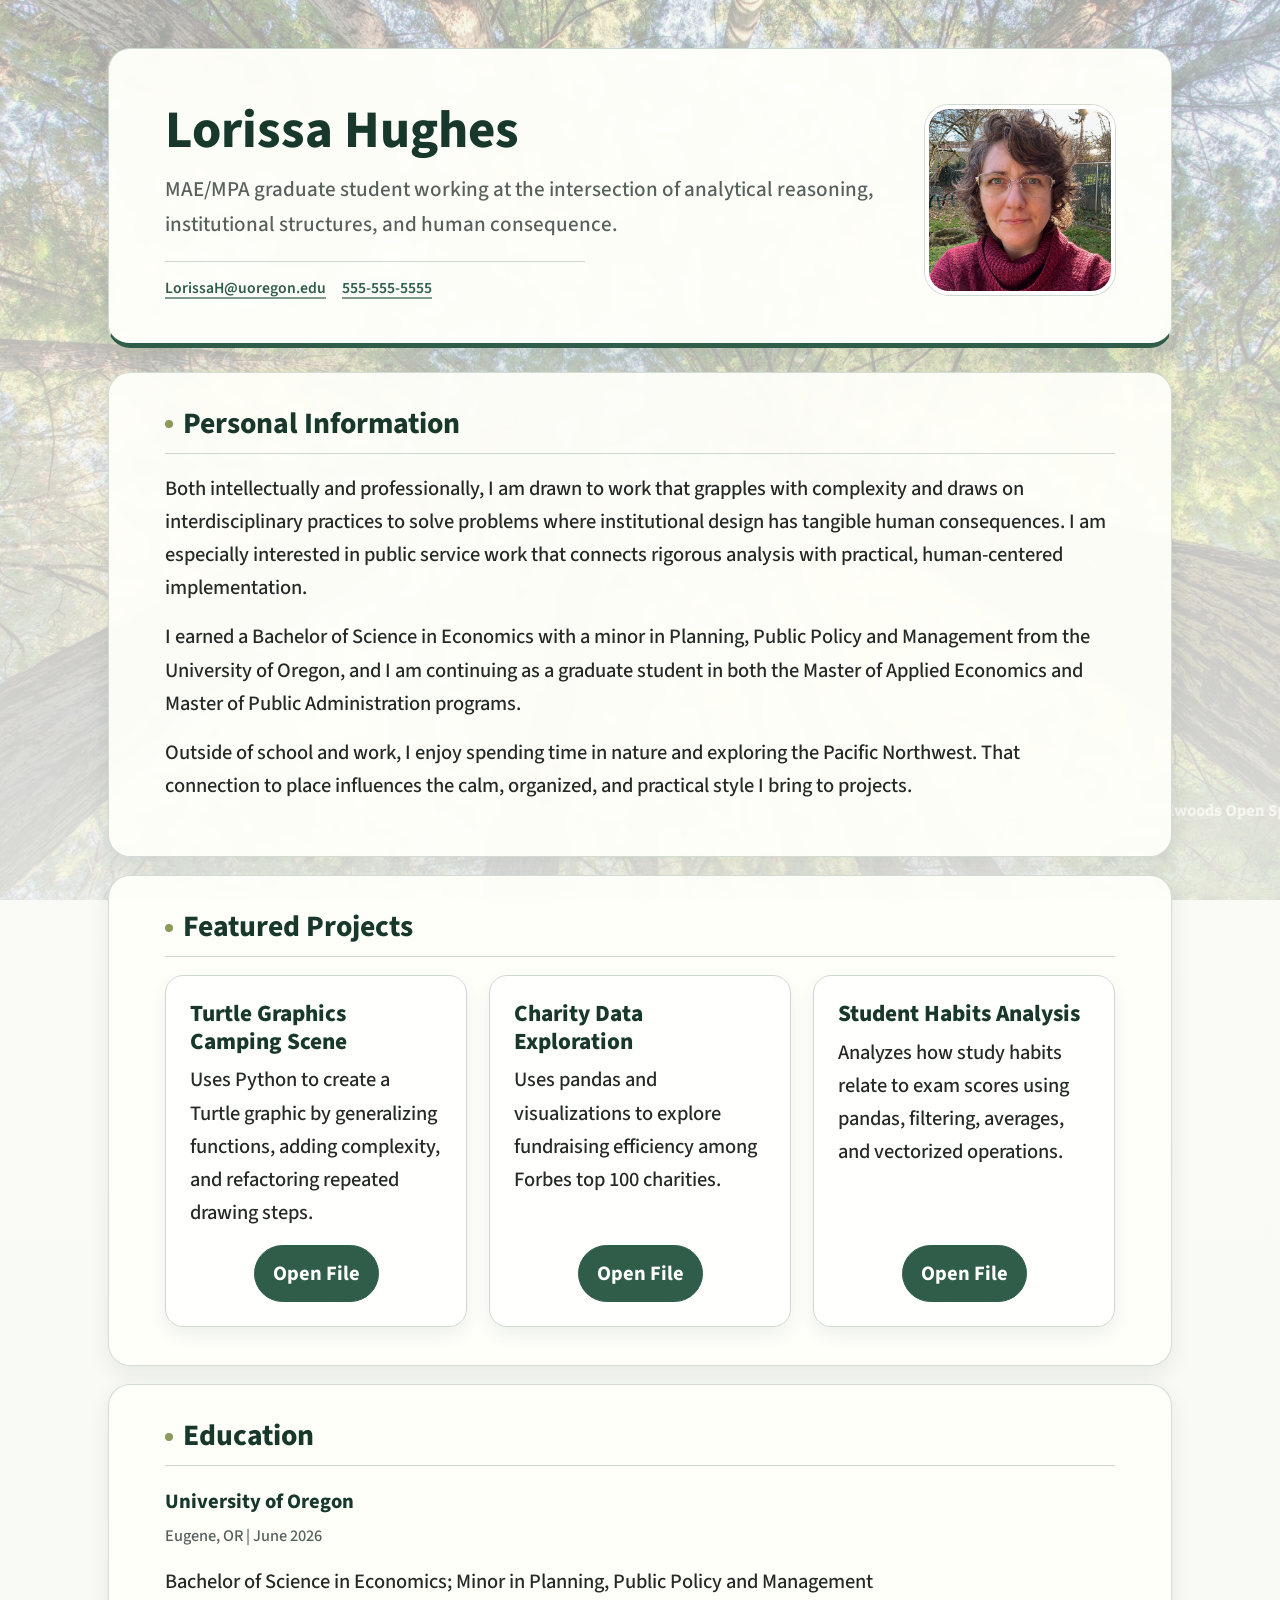
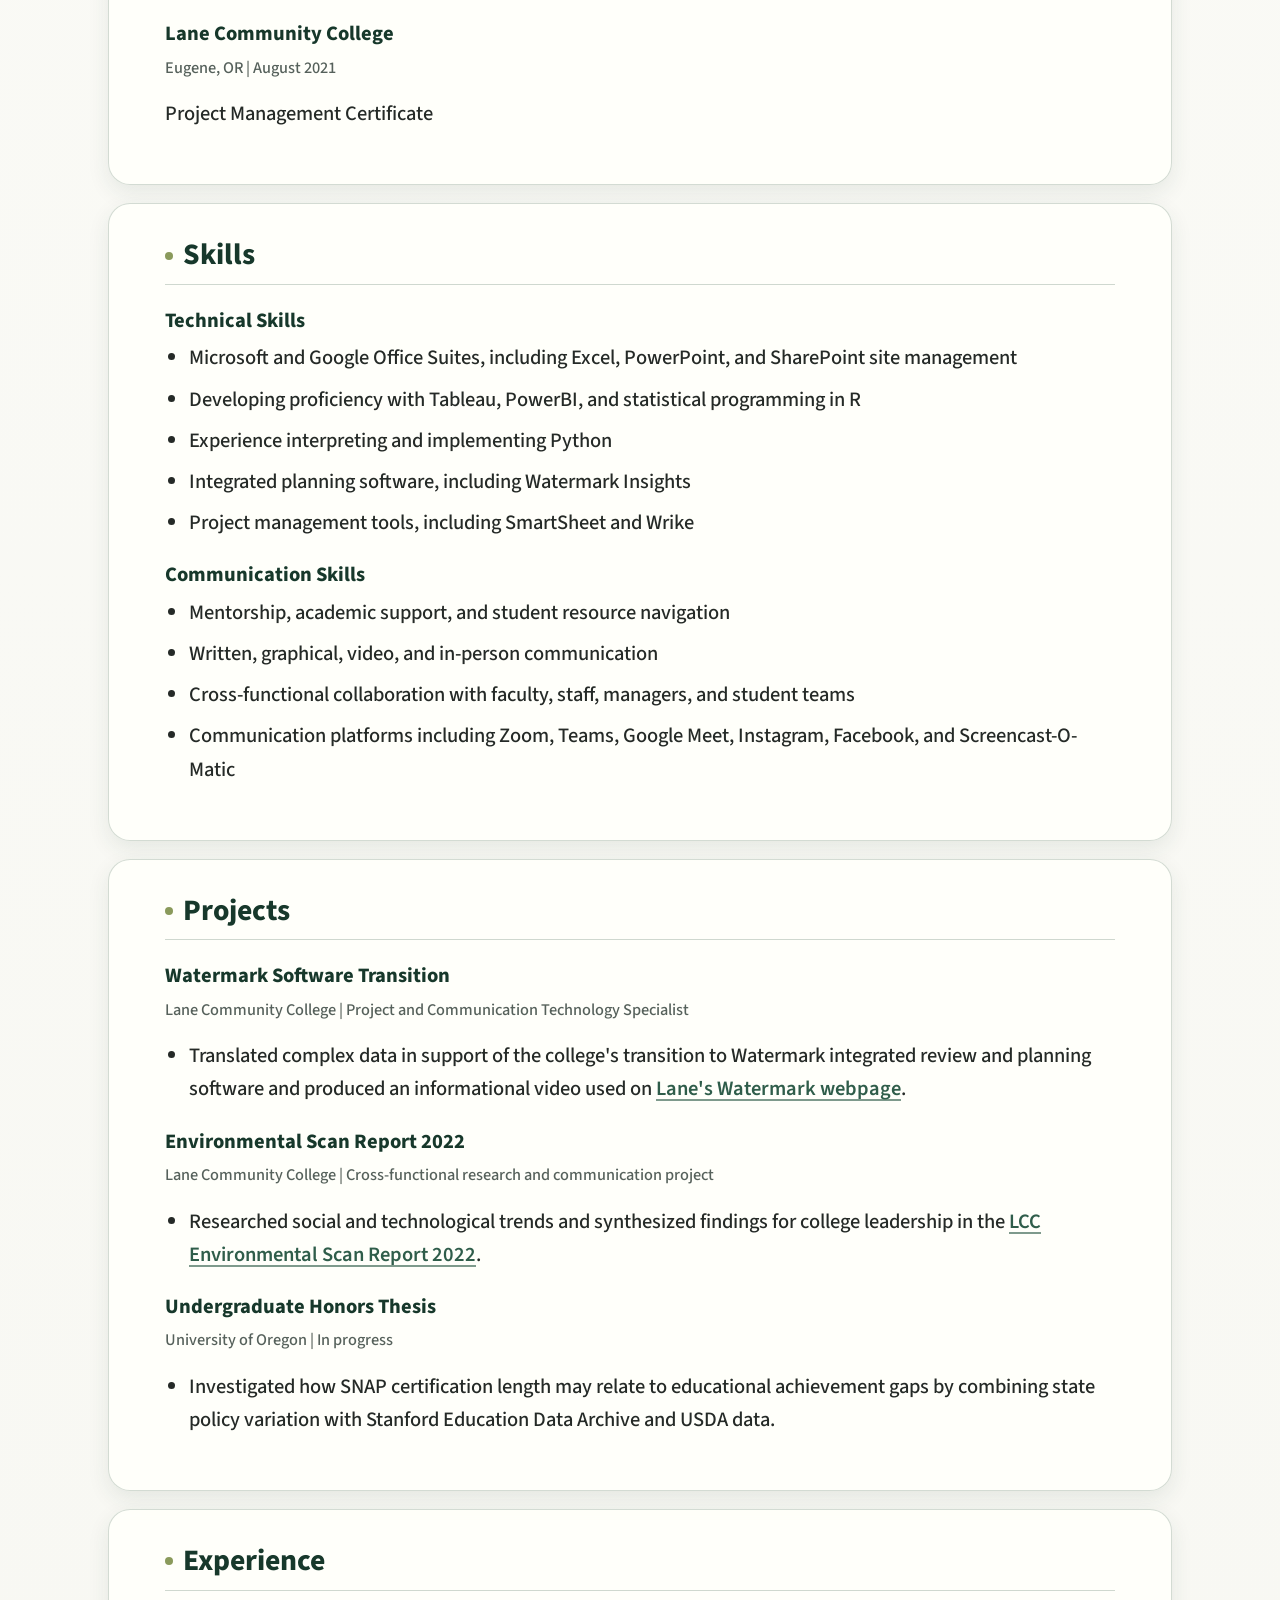
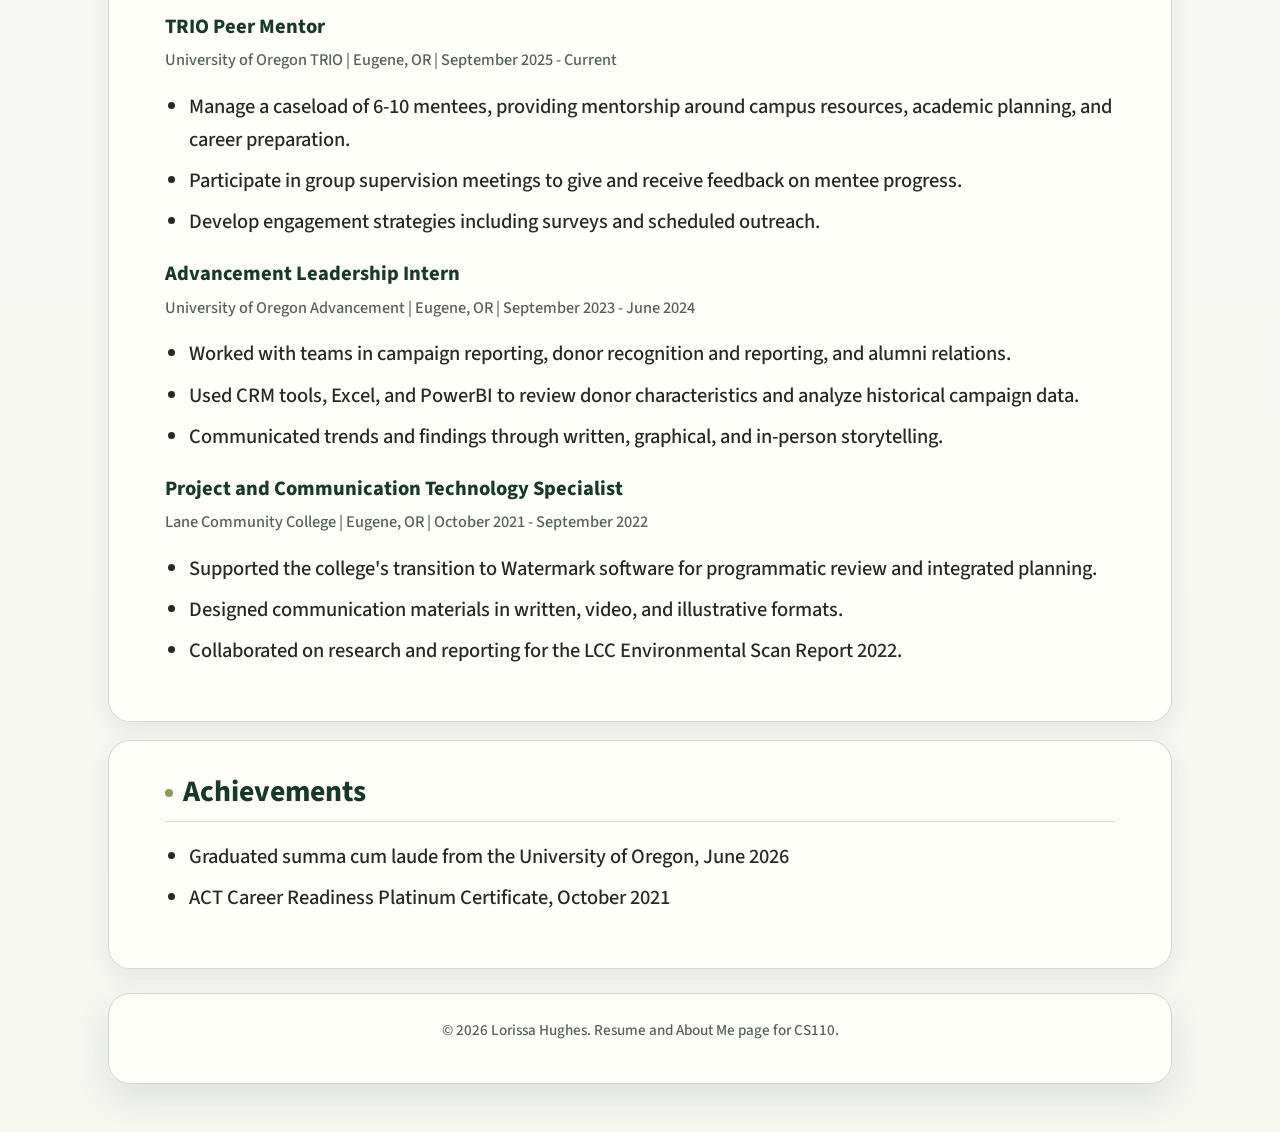
==== index.html @ ad154ec5 "Add files via upload" ====
<!DOCTYPE html>
<html lang="en">
<head>
    <meta charset="UTF-8">
    <meta name="viewport" content="width=device-width, initial-scale=1.0">
    <title>Lorissa Hughes Resume</title>
    <link rel="stylesheet" href="styles.css">
</head>
<body>
    <header class="profile-header">
        <div class="profile-text">
            <h1>Lorissa Hughes</h1>
            <p class="subtitle">MAE/MPA graduate student working at the intersection of analytical reasoning, institutional structures, and human consequence.</p>
            <hr>
            <p class="contact-links">
                <a href="mailto:LorissaH@uoregon.edu" title="Email Lorissa Hughes">LorissaH@uoregon.edu</a>
                <a href="tel:+15555555555" title="Call Lorissa Hughes">555-555-5555</a>
            </p>
        </div>
        <img class="profile-photo" src="IMG_1935.jpeg" alt="Photo of Lorissa Hughes">
    </header>

    <main>
        <section id="about">
            <h2>Personal Information</h2>
            <p>
                Both intellectually and professionally, I am drawn to work that grapples with
                complexity and draws on interdisciplinary practices to solve problems where
                institutional design has tangible human consequences. I am especially
                interested in public service work that connects rigorous analysis with
                practical, human-centered implementation.
                
            </p>
            <p>
                I earned a Bachelor of Science in Economics with a minor in Planning, Public
                Policy and Management from the University of Oregon, and I am continuing as
                a graduate student in both the Master of Applied Economics and Master of
                Public Administration programs.
            </p>
            <p>
                Outside of school and work, I enjoy spending time in nature and exploring the
                Pacific Northwest. That connection to place influences the calm, organized,
                and practical style I bring to projects.
            </p>
        </section>

        <section id="featured-projects">
            <h2>Featured Projects</h2>

            <div class="featured-projects-grid">
                <div class="featured-project">
                    <h3>Turtle Graphics Camping Scene</h3>
                    <p>Uses Python to create a Turtle graphic by generalizing functions, adding complexity, and refactoring repeated drawing steps.</p>
                    <a class="button" href="featured_projects/turtle-graphics-camping-scene.html" title="Open Turtle Graphics Camping Scene page">Open File</a>
                </div>

                <div class="featured-project">
                    <h3>Charity Data Exploration</h3>
                    <p>Uses pandas and visualizations to explore fundraising efficiency among Forbes top 100 charities.</p>
                    <a class="button" href="featured_projects/charity-data-exploration.html" title="Open Charity Data Exploration page">Open File</a>
                </div>

                <div class="featured-project">
                    <h3>Student Habits Analysis</h3>
                    <p>Analyzes how study habits relate to exam scores using pandas, filtering, averages, and vectorized operations.</p>
                    <a class="button" href="featured_projects/student-habits-analysis.html" title="Open Student Habits Analysis page">Open File</a>
                </div>
            </div>
        </section>

        <section id="education">
            <h2>Education</h2>
            <h3>University of Oregon</h3>
            <p class="details">Eugene, OR | June 2026</p>
            <p>Bachelor of Science in Economics; Minor in Planning, Public Policy and Management</p>

            <h3>Lane Community College</h3>
            <p class="details">Eugene, OR | August 2021</p>
            <p>Project Management Certificate</p>
        </section>

        <section id="skills">
            <h2>Skills</h2>
            <h3>Technical Skills</h3>
            <ul>
                <li>Microsoft and Google Office Suites, including Excel, PowerPoint, and SharePoint site management</li>
                <li>Developing proficiency with Tableau, PowerBI, and statistical programming in R</li>
                <li>Experience interpreting and implementing Python</li>
                <li>Integrated planning software, including Watermark Insights</li>
                <li>Project management tools, including SmartSheet and Wrike</li>
            </ul>

            <h3>Communication Skills</h3>
            <ul>
                <li>Mentorship, academic support, and student resource navigation</li>
                <li>Written, graphical, video, and in-person communication</li>
                <li>Cross-functional collaboration with faculty, staff, managers, and student teams</li>
                <li>Communication platforms including Zoom, Teams, Google Meet, Instagram, Facebook, and Screencast-O-Matic</li>
            </ul>
        </section>

        <section id="projects">
            <h2>Projects</h2>
            <h3>Watermark Software Transition</h3>
            <p class="details">Lane Community College | Project and Communication Technology Specialist</p>
            <ul>
                <li>Translated complex data in support of the college's transition to Watermark integrated review and planning software and produced an informational video used on <a href="https://inside.lanecc.edu/pie/watermark-software-suite" title="View Lane Community College Watermark Software Suite page">Lane's Watermark webpage</a>.</li>
            </ul>

            <h3>Environmental Scan Report 2022</h3>
            <p class="details">Lane Community College | Cross-functional research and communication project</p>
            <ul>
                <li>Researched social and technological trends and synthesized findings for college leadership in the <a href="https://drive.google.com/file/d/1wl4Mzsvh9foos_I3pxX0S7ialzPYKBQU/view?usp=drive_link" title="View the LCC Environmental Scan Report 2022">LCC Environmental Scan Report 2022</a>.</li>
            </ul>

            <h3>Undergraduate Honors Thesis</h3>
            <p class="details">University of Oregon | In progress</p>
            <ul>
                <li>Investigated how SNAP certification length may relate to educational achievement gaps by combining state policy variation with Stanford Education Data Archive and USDA data.</li>
            </ul>
        </section>

        <section id="experience">
            <h2>Experience</h2>
            <h3>TRIO Peer Mentor</h3>
            <p class="details">University of Oregon TRIO | Eugene, OR | September 2025 - Current</p>
            <ul>
                <li>Manage a caseload of 6-10 mentees, providing mentorship around campus resources, academic planning, and career preparation.</li>
                <li>Participate in group supervision meetings to give and receive feedback on mentee progress.</li>
                <li>Develop engagement strategies including surveys and scheduled outreach.</li>
            </ul>

            <h3>Advancement Leadership Intern</h3>
            <p class="details">University of Oregon Advancement | Eugene, OR | September 2023 - June 2024</p>
            <ul>
                <li>Worked with teams in campaign reporting, donor recognition and reporting, and alumni relations.</li>
                <li>Used CRM tools, Excel, and PowerBI to review donor characteristics and analyze historical campaign data.</li>
                <li>Communicated trends and findings through written, graphical, and in-person storytelling.</li>
            </ul>

            <h3>Project and Communication Technology Specialist</h3>
            <p class="details">Lane Community College | Eugene, OR | October 2021 - September 2022</p>
            <ul>
                <li>Supported the college's transition to Watermark software for programmatic review and integrated planning.</li>
                <li>Designed communication materials in written, video, and illustrative formats.</li>
                <li>Collaborated on research and reporting for the LCC Environmental Scan Report 2022.</li>
            </ul>
        </section>

        <section id="achievements">
            <h2>Achievements</h2>
            <ul>
                <li>Graduated summa cum laude from the University of Oregon, June 2026</li>
                <li>ACT Career Readiness Platinum Certificate, October 2021</li>
            </ul>
        </section>
    </main>

    <footer>
        <p>&copy; 2026 Lorissa Hughes. Resume and About Me page for CS110.</p>
    </footer>
</body>
</html>
---- styles.css ----
/* Lorissa H. */
/* Final project stylesheet: minimalist, professional, with PNW-inspired accents. */

@import url("https://fonts.googleapis.com/css2?family=Source+Sans+3:wght@400;500;600;700;800&display=swap");

/* Reset the browser defaults so spacing is predictable across the whole page. */
* {
    margin: 0;
    padding: 0;
    box-sizing: border-box;
}

/* Main color palette for the page. */
:root {
    --page: #f7f7f2;
    --surface: rgba(255, 255, 250, 0.96);
    --surface-strong: #ffffff;
    --text: #252a27;
    --muted: #56615b;
    --line: #cfd8cf;
    --green: #2f5d4a;
    --green-dark: #17382b;
    --green-soft: #e4eee8;
    --moss: #8a9a5b;
    --shadow: 0 14px 34px rgba(31, 63, 50, 0.12);
    --shadow-soft: 0 8px 22px rgba(31, 63, 50, 0.09);
}

/* Enables smooth scrolling for in-page links. */
html {
    scroll-behavior: smooth;
}

/* Sets the main page width, typography, and background color. */
body {
    min-height: 100vh;
    max-width: 1120px;
    margin: 0 auto;
    padding: 48px 28px;
    position: relative;
    font-family: "Source Sans 3", "Helvetica Neue", Arial, sans-serif;
    font-size: 1.28rem;
    font-weight: 500;
    line-height: 1.62;
    color: var(--text);
    background:
        radial-gradient(circle at top left, rgba(228, 238, 232, 0.9), transparent 34rem),
        linear-gradient(180deg, #fbfbf7 0%, var(--page) 100%);
}

/* Adds the transparent redwoods background image behind the content. */
body::before {
    content: "";
    position: fixed;
    top: 0;
    left: 0;
    width: 100%;
    height: 100%;
    background-image:
        linear-gradient(rgba(247, 247, 242, 0.66), rgba(247, 247, 242, 0.88)),
        url("redwoods-background.png");
    background-position: center;
    background-size: cover;
    opacity: 0.95;
    z-index: -1;
}

/* Gives the major page areas a light panel effect so the text stays readable. */
header,
footer {
    background: var(--surface);
    border: 1px solid var(--line);
    border-radius: 22px;
    box-shadow: var(--shadow);
    backdrop-filter: blur(4px);
}

/* Styles the top introduction area. */
header {
    padding: 50px 56px 42px;
    border-bottom: 5px solid var(--green);
}

/* Places intro text and profile photo side by side on larger screens. */
.profile-header {
    display: flex;
    align-items: center;
    gap: 28px;
}

/* Allows the intro text to take up the available space next to the image. */
.profile-text {
    flex: 1;
}

/* Keeps the profile picture consistently sized and cropped. */
.profile-photo {
    width: 190px;
    aspect-ratio: 1;
    object-fit: cover;
    object-position: center;
    border-radius: 24px;
    border: 4px solid var(--surface-strong);
    box-shadow: 0 0 0 1px var(--line);
}

/* Keeps email and phone links grouped without crowding them. */
.contact-links {
    display: flex;
    flex-wrap: wrap;
    gap: 10px 16px;
    margin-bottom: 0;
}

/* Slightly sizes down the contact links so they do not overpower the header. */
.contact-links a {
    font-size: 0.98rem;
}

/* Creates space between the header and the individual content sections. */
main {
    display: grid;
    gap: 18px;
    margin-top: 24px;
}

/* Keeps the footer simple and secondary. */
footer {
    margin-top: 24px;
    padding: 24px 56px;
    color: var(--muted);
    font-size: 0.95rem;
    text-align: center;
}

/* Shared heading style for a consistent hierarchy. */
h1,
h2,
h3 {
    line-height: 1.2;
    color: var(--green-dark);
    font-weight: 750;
}

/* Main name heading in the header. */
h1 {
    font-size: 3.3rem;
    margin-bottom: 10px;
    letter-spacing: 0;
}

/* Section headings for each major part of the page. */
h2 {
    margin: 38px 0 18px;
    padding-bottom: 10px;
    border-bottom: 1px solid var(--line);
    font-size: 1.85rem;
}

/* Small moss dot detail before section headings. */
h2::before {
    content: "";
    display: inline-block;
    width: 8px;
    height: 8px;
    margin-right: 10px;
    border-radius: 50%;
    background: var(--moss);
    vertical-align: 0.16em;
}

/* Subheadings for schools, jobs, and projects. */
h3 {
    margin: 24px 0 8px;
    font-size: 1.28rem;
}

/* Subtle divider under the header intro. */
hr {
    width: 100%;
    max-width: 420px;
    margin: 20px 0 14px;
    border: 0;
    border-top: 1px solid var(--line);
}

/* Standard paragraph spacing. */
p {
    margin-bottom: 16px;
}

/* Link styling with a quiet green accent. */
a {
    color: var(--green);
    font-weight: 600;
    text-decoration-thickness: 2px;
    text-decoration-color: rgba(47, 93, 74, 0.62);
    text-underline-offset: 4px;
}

/* Makes links feel interactive when hovered or focused. */
a:hover,
a:focus {
    color: var(--green-dark);
    text-decoration-color: var(--green-dark);
}

/* Navigation styling for an optional menu. */
nav {
    margin-top: 24px;
}

/* Keeps navigation links in a flexible row. */
nav ul {
    display: flex;
    flex-wrap: wrap;
    gap: 10px;
    list-style: none;
}

/* Makes nav links look like clean, small buttons. */
nav a {
    display: inline-block;
    padding: 8px 12px;
    border: 1px solid var(--line);
    border-radius: 999px;
    background: var(--surface-strong);
    color: var(--green-dark);
    text-decoration: none;
}

/* Adds a soft green hover effect to nav links. */
nav a:hover,
nav a:focus {
    border-color: var(--green);
    background: var(--green-soft);
}

/* Adds breathing room inside each content section while softly showing the background around it. */
section {
    padding: 34px 56px 38px;
    border: 1px solid rgba(207, 216, 207, 0.9);
    border-radius: 22px;
    background: rgba(255, 255, 250, 0.93);
    box-shadow: var(--shadow-soft);
    backdrop-filter: blur(4px);
}

/* Keeps the first heading in each section from adding extra top space. */
section h2:first-child {
    margin-top: 0;
}

/* Sets consistent spacing for both ordered and unordered lists. */
ul,
ol {
    margin: 0 0 16px 24px;
}

/* Keeps list items readable instead of cramped. */
li {
    margin-bottom: 8px;
}

/* Makes images responsive so they do not overflow on small screens. */
img {
    max-width: 100%;
    height: auto;
    border-radius: 14px;
    border: 1px solid var(--line);
}

/* Optional blockquote styling for quotes or callouts. */
blockquote {
    margin: 20px 0;
    padding: 14px 18px;
    border-left: 4px solid var(--green);
    border-radius: 10px;
    background: var(--green-soft);
    color: var(--green-dark);
}

/* Table styling for structured information. */
table {
    width: 100%;
    margin: 20px 0;
    border-collapse: collapse;
    border-radius: 12px;
    overflow: hidden;
    background: var(--surface-strong);
}

/* Keeps table cells readable and aligned. */
th,
td {
    padding: 11px 12px;
    border-bottom: 1px solid var(--line);
    text-align: left;
}

/* Highlights table headers with the soft green accent. */
th {
    color: var(--green-dark);
    background: var(--green-soft);
}

/* Shared styling for buttons and button-like links. */
button,
.button {
    display: inline-block;
    padding: 11px 18px;
    border: 1px solid var(--green);
    border-radius: 999px;
    background: var(--green);
    color: #ffffff;
    font: inherit;
    font-weight: 700;
    text-decoration: none;
    cursor: pointer;
}

/* Darkens buttons on hover/focus for clearer interaction feedback. */
button:hover,
button:focus,
.button:hover,
.button:focus {
    background: var(--green-dark);
    border-color: var(--green-dark);
}

/* Intro/subtitle text should feel quieter than the main heading. */
.intro,
.subtitle {
    max-width: 760px;
    color: var(--muted);
    font-size: 1.32rem;
}

/* Small highlight style for key phrases. */
.highlight {
    padding: 2px 7px;
    border-radius: 999px;
    background: var(--green-soft);
    color: var(--green-dark);
    font-weight: 650;
}

/* Simple card style for repeated content blocks. */
.card {
    margin: 18px 0;
    padding: 18px;
    border: 1px solid var(--line);
    border-radius: 14px;
    background: var(--surface-strong);
}

/* Organizes featured projects across the page. */
.featured-projects-grid {
    display: grid;
    grid-template-columns: repeat(3, 1fr);
    gap: 22px;
}

/* Keeps featured project entries distinct without making them feel heavy. */
.featured-project {
    display: flex;
    flex-direction: column;
    padding: 24px;
    border: 1px solid var(--line);
    border-radius: 18px;
    background: rgba(255, 255, 255, 0.76);
    box-shadow: 0 8px 18px rgba(31, 63, 50, 0.08);
}

/* Keeps project titles compact inside the horizontal layout. */
.featured-project h3 {
    margin-top: 0;
    color: var(--green-dark);
    font-size: 1.45rem;
    font-weight: 800;
}

/* Pushes each project button to the bottom of its block. */
.featured-project .button {
    align-self: center;
    margin-top: auto;
}

/* Secondary details like dates and locations. */
.details {
    color: var(--muted);
    font-size: 1.02rem;
}

/* Project detail pages use the same panels with focused code examples. */
.project-page {
    display: block;
}

.project-page section {
    margin-top: 20px;
}

.project-nav {
    margin: 0 0 18px;
}

.code-sample {
    overflow-x: auto;
    padding: 18px;
    border: 1px solid var(--line);
    border-radius: 16px;
    background: #1f2a24;
    color: #f4f7f1;
    font-size: 1rem;
    line-height: 1.5;
}

.project-actions {
    display: flex;
    flex-wrap: wrap;
    gap: 12px;
}

/* Keeps project screenshots polished and full-width. */
.scene-image {
    display: block;
    width: 100%;
    margin-top: 14px;
    border-radius: 18px;
    box-shadow: var(--shadow-soft);
}

/* Pairs project takeaways with supporting visuals when a notebook has one. */
.takeaway-plot {
    margin: 18px 0;
    padding: 16px;
    border: 1px solid var(--line);
    border-radius: 14px;
    background: rgba(255, 255, 255, 0.58);
}

.takeaway-plot p {
    margin-bottom: 12px;
}

.takeaway-plot h3 {
    margin-top: 0;
    margin-bottom: 8px;
}

.takeaway-plot img {
    display: block;
    width: 100%;
    background: #ffffff;
}

/* Gives standalone graphs their own rounded visual container. */
.graph-bubble {
    margin: 16px 0 24px;
    padding: 18px;
    border: 1px solid var(--line);
    border-radius: 20px;
    background: rgba(255, 255, 255, 0.78);
    box-shadow: 0 8px 18px rgba(31, 63, 50, 0.08);
}

.graph-bubble img {
    display: block;
    width: 100%;
    border-radius: 14px;
    background: #ffffff;
}

/* Highlights compact code snippets and numeric results on project pages. */
.result-bubble {
    margin: 16px 0 24px;
    padding: 18px;
    border: 1px solid var(--line);
    border-radius: 20px;
    background: rgba(255, 255, 255, 0.78);
    box-shadow: 0 8px 18px rgba(31, 63, 50, 0.08);
}

.result-bubble pre {
    overflow-x: auto;
    margin-bottom: 12px;
    padding: 14px;
    border-radius: 14px;
    background: #1f2a24;
    color: #f4f7f1;
    font-size: 0.98rem;
    line-height: 1.45;
}

.result-line {
    margin-bottom: 6px;
    color: var(--green-dark);
    font-size: 1.1rem;
    font-weight: 800;
}

.note {
    color: var(--muted);
    font-size: 0.96rem;
}

/* Full notebook exports keep cells readable inside the site design. */
.notebook-cell {
    margin-top: 20px;
    padding: 22px;
    border: 1px solid var(--line);
    border-radius: 20px;
    background: rgba(255, 255, 250, 0.93);
    box-shadow: var(--shadow-soft);
}

.notebook-cell h1,
.notebook-cell h2,
.notebook-cell h3,
.notebook-cell h4 {
    margin-top: 0;
}

.cell-label {
    margin-bottom: 8px;
    color: var(--muted);
    font-size: 0.9rem;
    font-weight: 700;
}

.notebook-output {
    overflow-x: auto;
    margin-top: 12px;
    padding: 14px;
    border: 1px solid var(--line);
    border-radius: 12px;
    background: var(--surface-strong);
    color: var(--text);
    font-size: 0.92rem;
    line-height: 1.45;
}

.notebook-plot {
    display: block;
    max-width: 100%;
    margin-top: 14px;
    border-radius: 14px;
    border: 1px solid var(--line);
    background: #ffffff;
}

.notebook-html-output {
    overflow-x: auto;
    margin-top: 12px;
}

/* Mobile layout adjustments so the page still works on phones. */
@media (max-width: 700px) {
    /* Reduces the outer page padding on smaller screens. */
    body {
        padding: 22px 14px;
        font-size: 1.15rem;
    }

    /* Keeps the main panels from feeling too tight on mobile. */
    header,
    footer {
        padding-left: 22px;
        padding-right: 22px;
    }

    /* Reduces section padding on smaller screens. */
    section {
        padding: 26px 22px 28px;
    }

    /* Stacks featured projects so they stay readable on narrow screens. */
    .featured-projects-grid {
        grid-template-columns: 1fr;
    }

    /* Stacks the intro text and profile photo on narrow screens. */
    .profile-header {
        align-items: flex-start;
        flex-direction: column;
        gap: 18px;
    }

    /* Makes the profile photo smaller on mobile. */
    .profile-photo {
        width: 136px;
    }

    /* Stacks contact links so they are easy to tap. */
    .contact-links {
        display: block;
    }

    /* Adds space between stacked contact links. */
    .contact-links a {
        display: block;
        margin-bottom: 6px;
    }

    /* Scales the main heading down on mobile. */
    h1 {
        font-size: 2.45rem;
    }

    h2 {
        font-size: 1.55rem;
    }

    h3 {
        font-size: 1.18rem;
    }

    /* Stacks nav links on small screens. */
    nav ul {
        display: block;
    }

    /* Adds spacing between stacked nav list items. */
    nav li {
        margin-bottom: 8px;
    }

    /* Makes nav links full width for easier tapping. */
    nav a {
        width: 100%;
    }
}
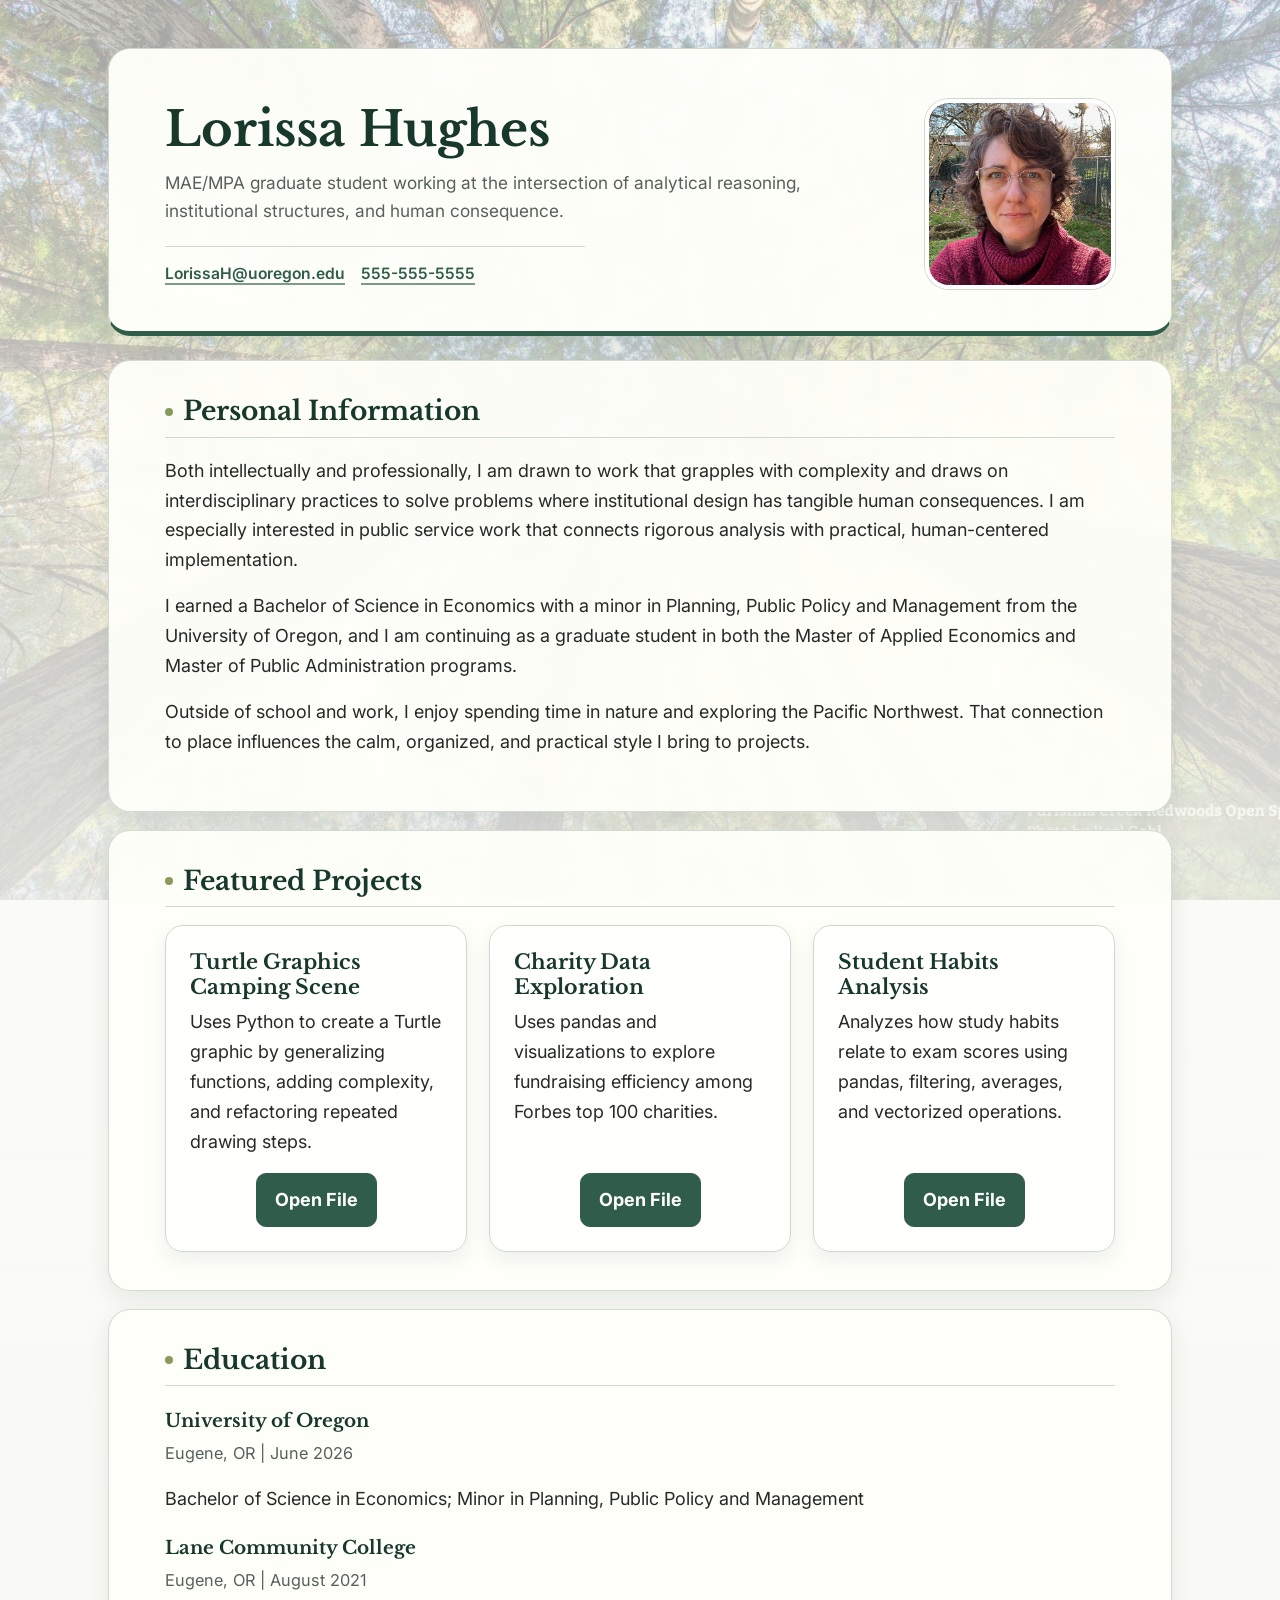
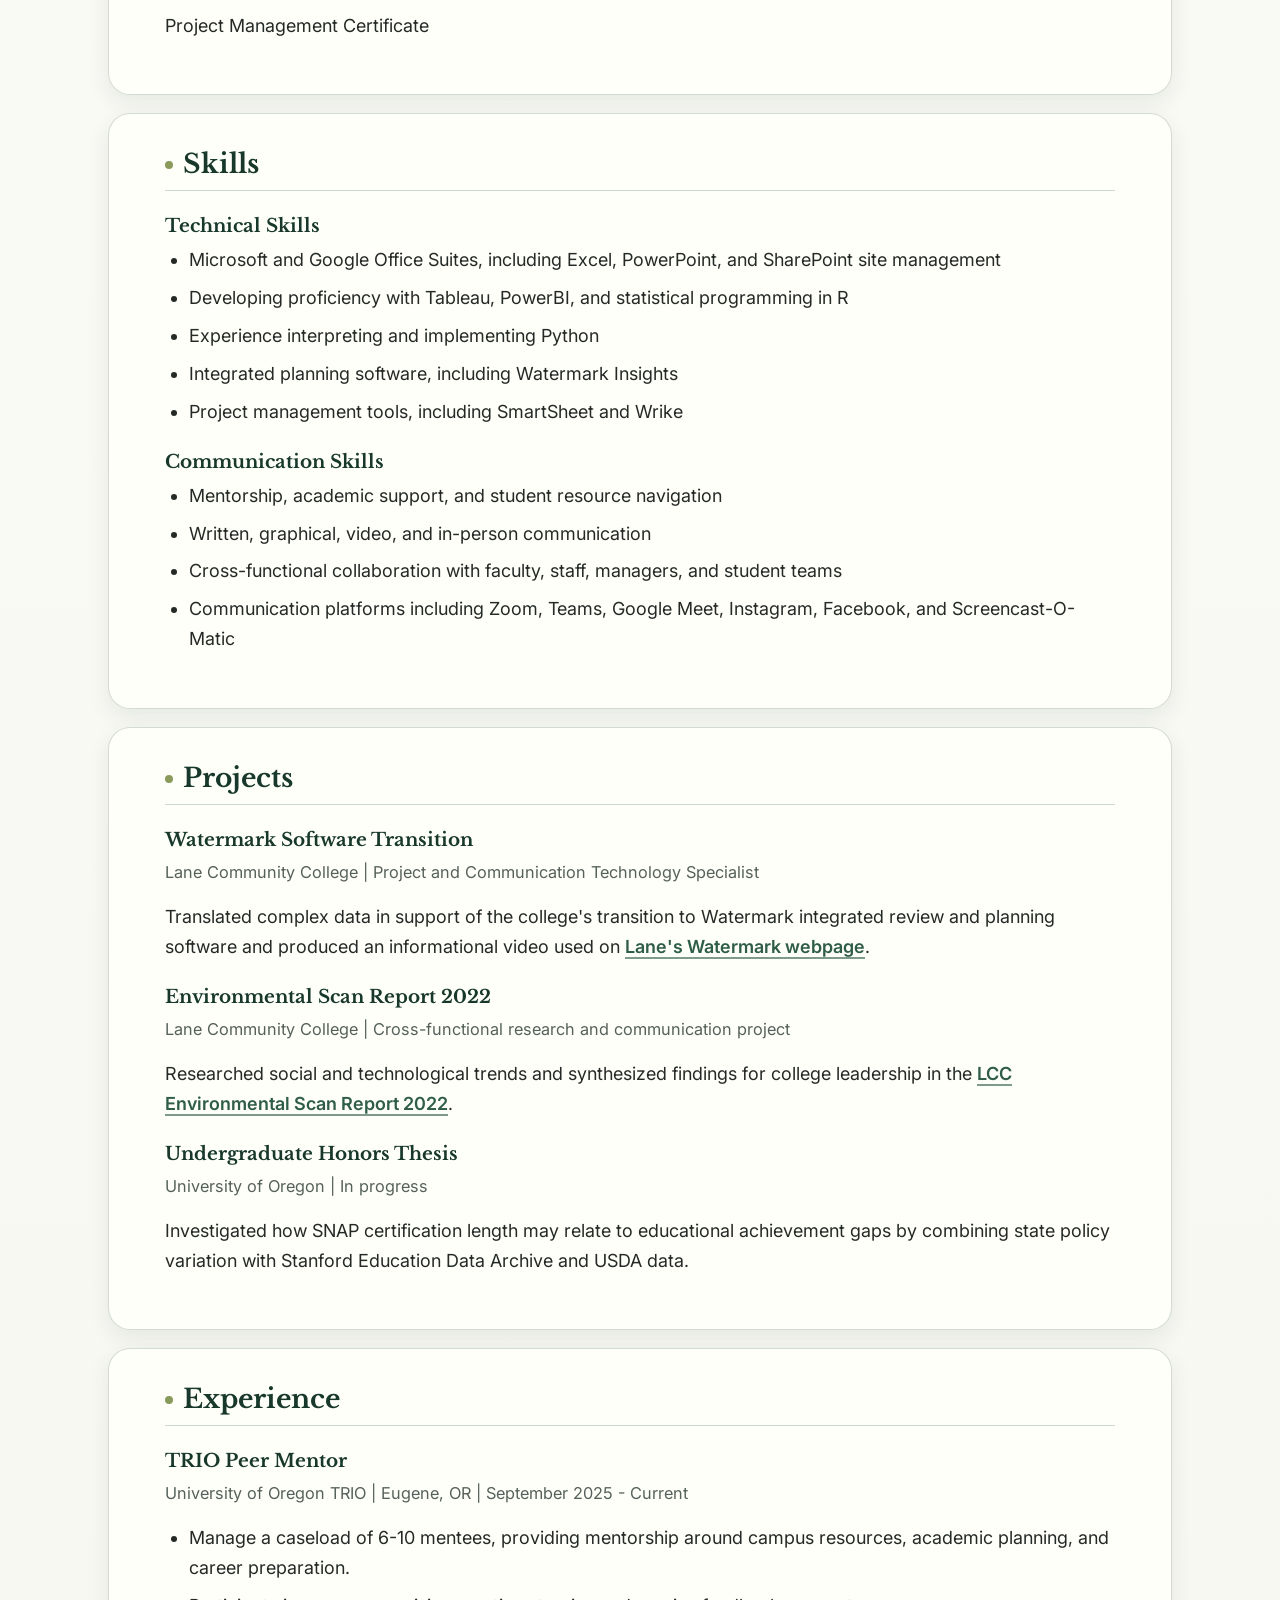
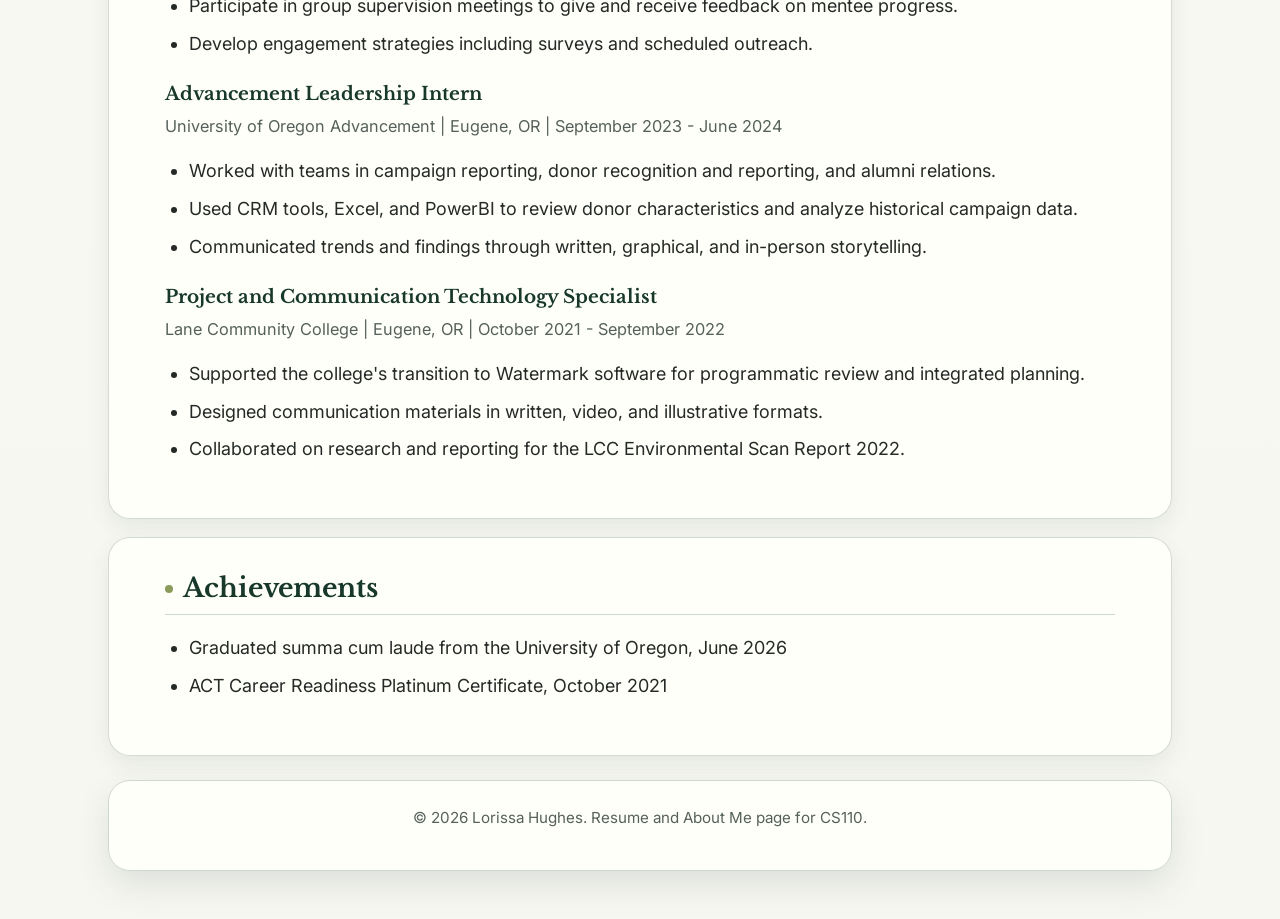
==== commit 3353632d: "Add files via upload" ====
--- a/index.html
+++ b/index.html
@@ -51,19 +51,19 @@
                 <div class="featured-project">
                     <h3>Turtle Graphics Camping Scene</h3>
                     <p>Uses Python to create a Turtle graphic by generalizing functions, adding complexity, and refactoring repeated drawing steps.</p>
-                    <a class="button" href="featured_projects/turtle-graphics-camping-scene.html" title="Open Turtle Graphics Camping Scene page">Open File</a>
+                    <a class="button" href="turtle-graphics-camping-scene.html" title="Open Turtle Graphics Camping Scene page">Open File</a>
                 </div>
 
                 <div class="featured-project">
                     <h3>Charity Data Exploration</h3>
                     <p>Uses pandas and visualizations to explore fundraising efficiency among Forbes top 100 charities.</p>
-                    <a class="button" href="featured_projects/charity-data-exploration.html" title="Open Charity Data Exploration page">Open File</a>
+                    <a class="button" href="charity-data-exploration.html" title="Open Charity Data Exploration page">Open File</a>
                 </div>
 
                 <div class="featured-project">
                     <h3>Student Habits Analysis</h3>
                     <p>Analyzes how study habits relate to exam scores using pandas, filtering, averages, and vectorized operations.</p>
-                    <a class="button" href="featured_projects/student-habits-analysis.html" title="Open Student Habits Analysis page">Open File</a>
+                    <a class="button" href="student-habits-analysis.html" title="Open Student Habits Analysis page">Open File</a>
                 </div>
             </div>
         </section>
@@ -103,21 +103,15 @@
             <h2>Projects</h2>
             <h3>Watermark Software Transition</h3>
             <p class="details">Lane Community College | Project and Communication Technology Specialist</p>
-            <ul>
-                <li>Translated complex data in support of the college's transition to Watermark integrated review and planning software and produced an informational video used on <a href="https://inside.lanecc.edu/pie/watermark-software-suite" title="View Lane Community College Watermark Software Suite page">Lane's Watermark webpage</a>.</li>
-            </ul>
+            <p>Translated complex data in support of the college's transition to Watermark integrated review and planning software and produced an informational video used on <a href="https://inside.lanecc.edu/pie/watermark-software-suite" title="View Lane Community College Watermark Software Suite page">Lane's Watermark webpage</a>.</p>
 
             <h3>Environmental Scan Report 2022</h3>
             <p class="details">Lane Community College | Cross-functional research and communication project</p>
-            <ul>
-                <li>Researched social and technological trends and synthesized findings for college leadership in the <a href="https://drive.google.com/file/d/1wl4Mzsvh9foos_I3pxX0S7ialzPYKBQU/view?usp=drive_link" title="View the LCC Environmental Scan Report 2022">LCC Environmental Scan Report 2022</a>.</li>
-            </ul>
+            <p>Researched social and technological trends and synthesized findings for college leadership in the <a href="https://drive.google.com/file/d/1wl4Mzsvh9foos_I3pxX0S7ialzPYKBQU/view?usp=drive_link" title="View the LCC Environmental Scan Report 2022">LCC Environmental Scan Report 2022</a>.</p>
 
             <h3>Undergraduate Honors Thesis</h3>
             <p class="details">University of Oregon | In progress</p>
-            <ul>
-                <li>Investigated how SNAP certification length may relate to educational achievement gaps by combining state policy variation with Stanford Education Data Archive and USDA data.</li>
-            </ul>
+            <p>Investigated how SNAP certification length may relate to educational achievement gaps by combining state policy variation with Stanford Education Data Archive and USDA data.</p>
         </section>
 
         <section id="experience">
--- a/styles.css
+++ b/styles.css
@@ -1,7 +1,7 @@
 /* Lorissa H. */
 /* Final project stylesheet: minimalist, professional, with PNW-inspired accents. */
 
-@import url("https://fonts.googleapis.com/css2?family=Source+Sans+3:wght@400;500;600;700;800&display=swap");
+@import url("https://fonts.googleapis.com/css2?family=Libre+Baskerville:wght@400;700&family=Inter:wght@400;500;600;700&display=swap");
 
 /* Reset the browser defaults so spacing is predictable across the whole page. */
 * {
@@ -38,10 +38,10 @@
     margin: 0 auto;
     padding: 48px 28px;
     position: relative;
-    font-family: "Source Sans 3", "Helvetica Neue", Arial, sans-serif;
-    font-size: 1.28rem;
-    font-weight: 500;
-    line-height: 1.62;
+    font-family: "Inter", -apple-system, BlinkMacSystemFont, "Segoe UI", Arial, sans-serif;
+    font-size: 18px;
+    font-weight: 400;
+    line-height: 1.66;
     color: var(--text);
     background:
         radial-gradient(circle at top left, rgba(228, 238, 232, 0.9), transparent 34rem),
@@ -137,14 +137,15 @@
 h1,
 h2,
 h3 {
+    font-family: "Libre Baskerville", Georgia, serif;
     line-height: 1.2;
     color: var(--green-dark);
-    font-weight: 750;
+    font-weight: 700;
 }
 
 /* Main name heading in the header. */
 h1 {
-    font-size: 3.3rem;
+    font-size: 3rem;
     margin-bottom: 10px;
     letter-spacing: 0;
 }
@@ -154,7 +155,7 @@
     margin: 38px 0 18px;
     padding-bottom: 10px;
     border-bottom: 1px solid var(--line);
-    font-size: 1.85rem;
+    font-size: 1.65rem;
 }
 
 /* Small moss dot detail before section headings. */
@@ -172,7 +173,7 @@
 /* Subheadings for schools, jobs, and projects. */
 h3 {
     margin: 24px 0 8px;
-    font-size: 1.28rem;
+    font-size: 1.15rem;
 }
 
 /* Subtle divider under the header intro. */
@@ -310,7 +311,7 @@
     display: inline-block;
     padding: 11px 18px;
     border: 1px solid var(--green);
-    border-radius: 999px;
+    border-radius: 10px;
     background: var(--green);
     color: #ffffff;
     font: inherit;
@@ -333,7 +334,7 @@
 .subtitle {
     max-width: 760px;
     color: var(--muted);
-    font-size: 1.32rem;
+    font-size: 1.08rem;
 }
 
 /* Small highlight style for key phrases. */
@@ -376,8 +377,8 @@
 .featured-project h3 {
     margin-top: 0;
     color: var(--green-dark);
-    font-size: 1.45rem;
-    font-weight: 800;
+    font-size: 1.28rem;
+    font-weight: 700;
 }
 
 /* Pushes each project button to the bottom of its block. */
@@ -560,7 +561,7 @@
     /* Reduces the outer page padding on smaller screens. */
     body {
         padding: 22px 14px;
-        font-size: 1.15rem;
+        font-size: 17px;
     }
 
     /* Keeps the main panels from feeling too tight on mobile. */
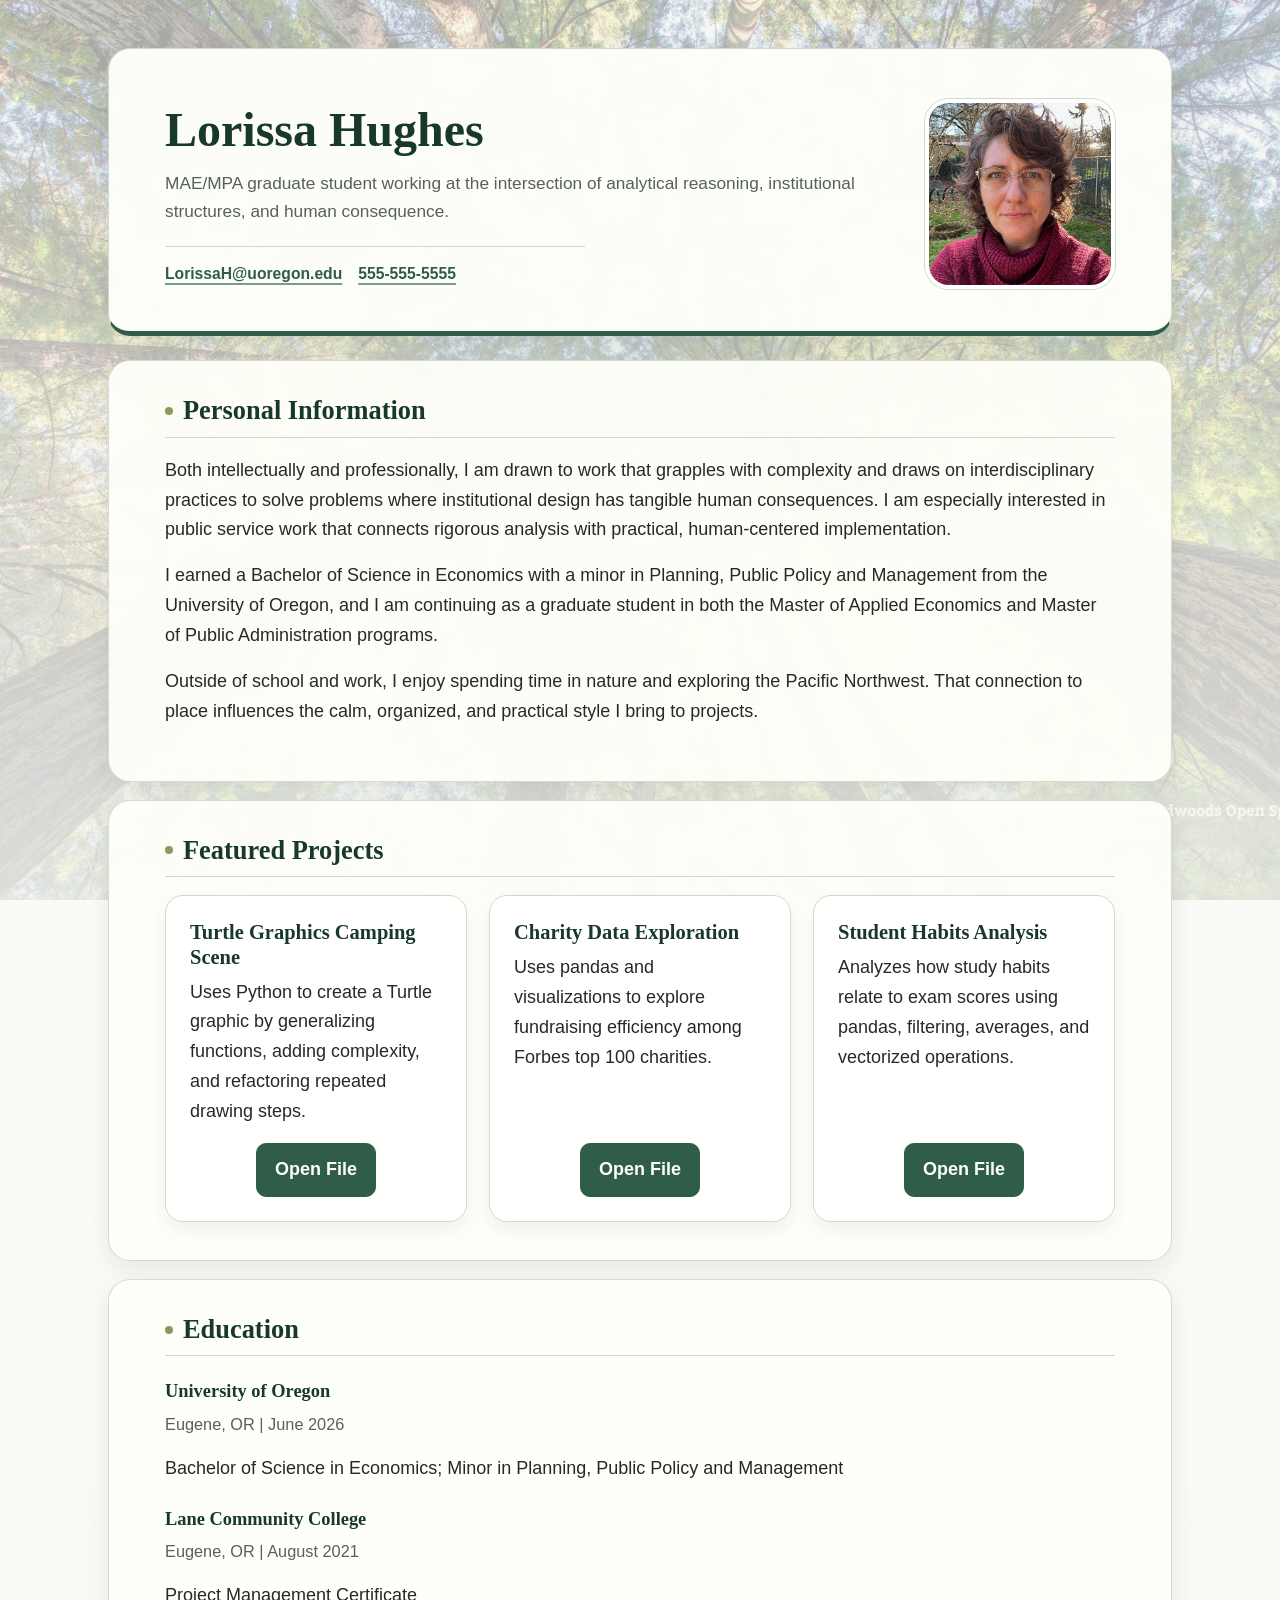
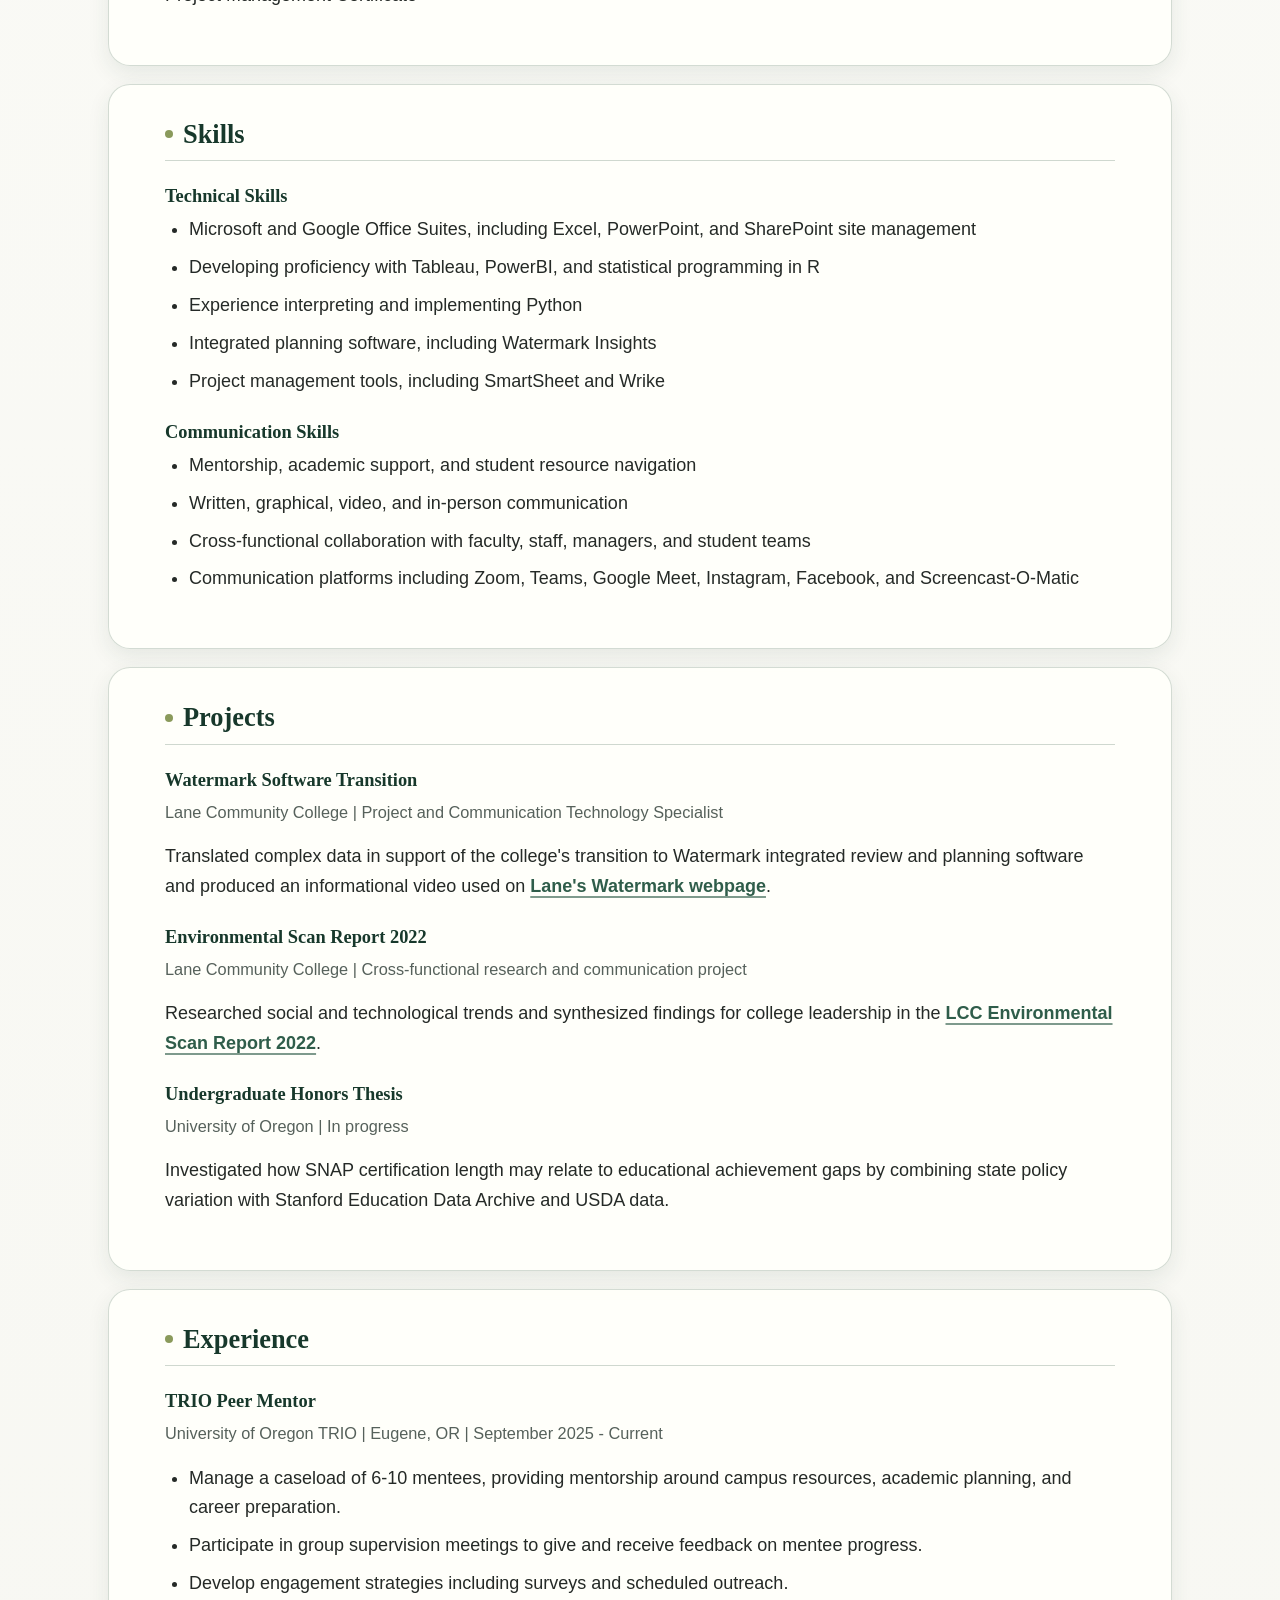
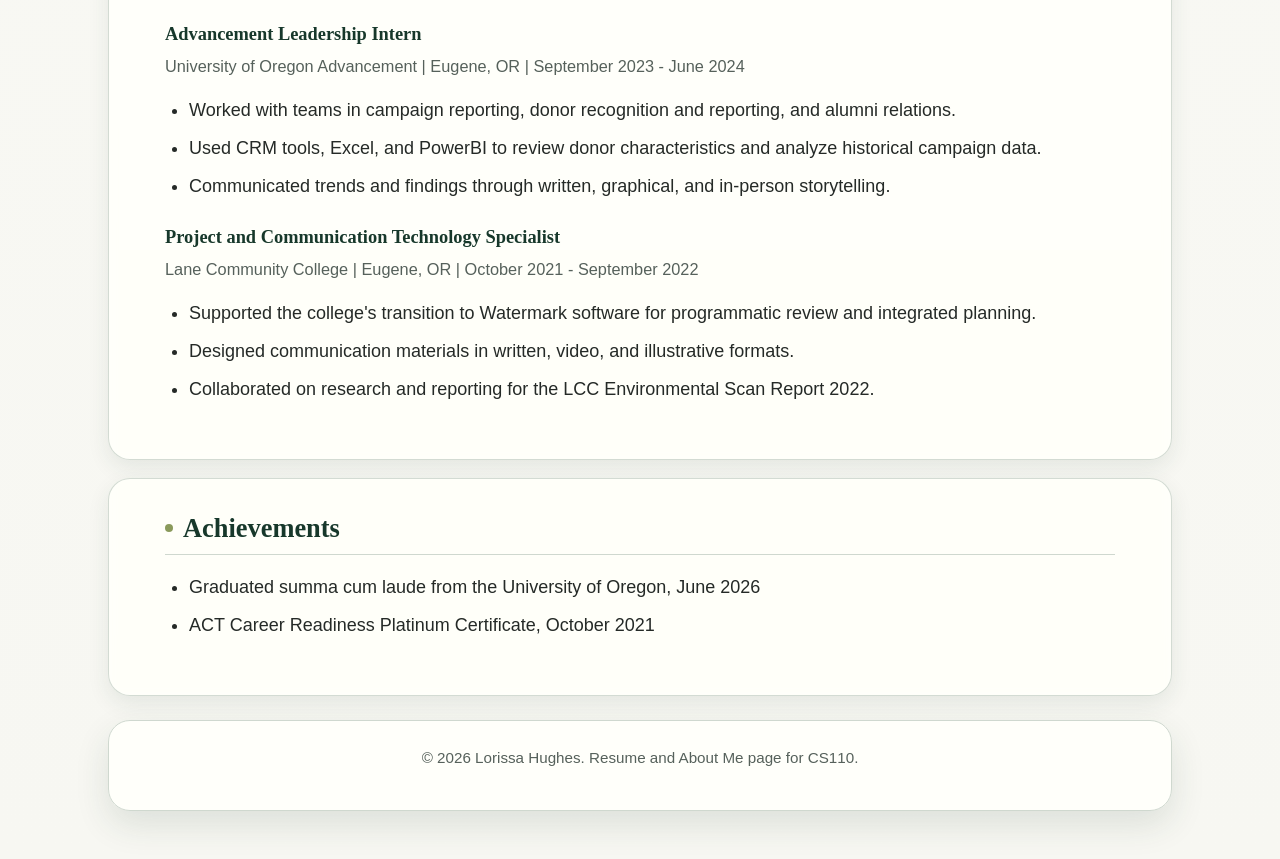
==== commit fab03995: "Add files via upload" ====
--- a/index.html
+++ b/index.html
@@ -4,7 +4,7 @@
     <meta charset="UTF-8">
     <meta name="viewport" content="width=device-width, initial-scale=1.0">
     <title>Lorissa Hughes Resume</title>
-    <link rel="stylesheet" href="styles.css">
+    <link rel="stylesheet" href="project8-styles.css?v=2">
 </head>
 <body>
     <header class="profile-header">
--- a/project8-styles.css
+++ b/project8-styles.css
@@ -0,0 +1,632 @@
+/* Lorissa H. */
+/* Final project stylesheet: minimalist, professional, with PNW-inspired accents. */
+
+/* Reset the browser defaults so spacing is predictable across the whole page. */
+* {
+    margin: 0;
+    padding: 0;
+    box-sizing: border-box;
+}
+
+/* Main color palette for the page. */
+:root {
+    --page: #f7f7f2;
+    --surface: rgba(255, 255, 250, 0.96);
+    --surface-strong: #ffffff;
+    --text: #252a27;
+    --muted: #56615b;
+    --line: #cfd8cf;
+    --green: #2f5d4a;
+    --green-dark: #17382b;
+    --green-soft: #e4eee8;
+    --moss: #8a9a5b;
+    --shadow: 0 14px 34px rgba(31, 63, 50, 0.12);
+    --shadow-soft: 0 8px 22px rgba(31, 63, 50, 0.09);
+}
+
+/* Enables smooth scrolling for in-page links. */
+html {
+    scroll-behavior: smooth;
+}
+
+/* Sets the main page width, typography, and background color. */
+body {
+    min-height: 100vh;
+    max-width: 1120px;
+    margin: 0 auto;
+    padding: 48px 28px;
+    position: relative;
+    font-family: -apple-system, BlinkMacSystemFont, "Segoe UI", Arial, sans-serif;
+    font-size: 18px;
+    font-weight: 400;
+    line-height: 1.66;
+    color: var(--text);
+    background:
+        radial-gradient(circle at top left, rgba(228, 238, 232, 0.9), transparent 34rem),
+        linear-gradient(180deg, #fbfbf7 0%, var(--page) 100%);
+}
+
+/* Adds the transparent redwoods background image behind the content. */
+body::before {
+    content: "";
+    position: fixed;
+    top: 0;
+    left: 0;
+    width: 100%;
+    height: 100%;
+    background-image:
+        linear-gradient(rgba(247, 247, 242, 0.66), rgba(247, 247, 242, 0.88)),
+        url("redwoods-background.png");
+    background-position: center;
+    background-size: cover;
+    opacity: 0.95;
+    z-index: -1;
+}
+
+/* Gives the major page areas a light panel effect so the text stays readable. */
+header,
+footer {
+    background: var(--surface);
+    border: 1px solid var(--line);
+    border-radius: 22px;
+    box-shadow: var(--shadow);
+    backdrop-filter: blur(4px);
+}
+
+/* Styles the top introduction area. */
+header {
+    padding: 50px 56px 42px;
+    border-bottom: 5px solid var(--green);
+}
+
+/* Places intro text and profile photo side by side on larger screens. */
+.profile-header {
+    display: flex;
+    align-items: center;
+    gap: 28px;
+}
+
+/* Allows the intro text to take up the available space next to the image. */
+.profile-text {
+    flex: 1;
+}
+
+/* Keeps the profile picture consistently sized and cropped. */
+.profile-photo {
+    width: 190px;
+    aspect-ratio: 1;
+    object-fit: cover;
+    object-position: center;
+    border-radius: 24px;
+    border: 4px solid var(--surface-strong);
+    box-shadow: 0 0 0 1px var(--line);
+}
+
+/* Keeps email and phone links grouped without crowding them. */
+.contact-links {
+    display: flex;
+    flex-wrap: wrap;
+    gap: 10px 16px;
+    margin-bottom: 0;
+}
+
+/* Slightly sizes down the contact links so they do not overpower the header. */
+.contact-links a {
+    font-size: 0.98rem;
+}
+
+/* Creates space between the header and the individual content sections. */
+main {
+    display: grid;
+    gap: 18px;
+    margin-top: 24px;
+}
+
+/* Keeps the footer simple and secondary. */
+footer {
+    margin-top: 24px;
+    padding: 24px 56px;
+    color: var(--muted);
+    font-size: 0.95rem;
+    text-align: center;
+}
+
+/* Shared heading style for a consistent hierarchy. */
+h1,
+h2,
+h3 {
+    font-family: Georgia, "Times New Roman", serif;
+    line-height: 1.2;
+    color: var(--green-dark);
+    font-weight: 700;
+}
+
+/* Main name heading in the header. */
+h1 {
+    font-size: 3rem;
+    margin-bottom: 10px;
+    letter-spacing: 0;
+}
+
+/* Section headings for each major part of the page. */
+h2 {
+    margin: 38px 0 18px;
+    padding-bottom: 10px;
+    border-bottom: 1px solid var(--line);
+    font-size: 1.65rem;
+}
+
+/* Small moss dot detail before section headings. */
+h2::before {
+    content: "";
+    display: inline-block;
+    width: 8px;
+    height: 8px;
+    margin-right: 10px;
+    border-radius: 50%;
+    background: var(--moss);
+    vertical-align: 0.16em;
+}
+
+/* Subheadings for schools, jobs, and projects. */
+h3 {
+    margin: 24px 0 8px;
+    font-size: 1.15rem;
+}
+
+/* Subtle divider under the header intro. */
+hr {
+    width: 100%;
+    max-width: 420px;
+    margin: 20px 0 14px;
+    border: 0;
+    border-top: 1px solid var(--line);
+}
+
+/* Standard paragraph spacing. */
+p {
+    margin-bottom: 16px;
+}
+
+/* Link styling with a quiet green accent. */
+a {
+    color: var(--green);
+    font-weight: 600;
+    text-decoration-thickness: 2px;
+    text-decoration-color: rgba(47, 93, 74, 0.62);
+    text-underline-offset: 4px;
+}
+
+/* Makes links feel interactive when hovered or focused. */
+a:hover,
+a:focus {
+    color: var(--green-dark);
+    text-decoration-color: var(--green-dark);
+}
+
+/* Navigation styling for an optional menu. */
+nav {
+    margin-top: 24px;
+}
+
+/* Keeps navigation links in a flexible row. */
+nav ul {
+    display: flex;
+    flex-wrap: wrap;
+    gap: 10px;
+    list-style: none;
+}
+
+/* Makes nav links look like clean, small buttons. */
+nav a {
+    display: inline-block;
+    padding: 8px 12px;
+    border: 1px solid var(--line);
+    border-radius: 999px;
+    background: var(--surface-strong);
+    color: var(--green-dark);
+    text-decoration: none;
+}
+
+/* Adds a soft green hover effect to nav links. */
+nav a:hover,
+nav a:focus {
+    border-color: var(--green);
+    background: var(--green-soft);
+}
+
+/* Adds breathing room inside each content section while softly showing the background around it. */
+section {
+    padding: 34px 56px 38px;
+    border: 1px solid rgba(207, 216, 207, 0.9);
+    border-radius: 22px;
+    background: rgba(255, 255, 250, 0.93);
+    box-shadow: var(--shadow-soft);
+    backdrop-filter: blur(4px);
+}
+
+/* Keeps the first heading in each section from adding extra top space. */
+section h2:first-child {
+    margin-top: 0;
+}
+
+/* Sets consistent spacing for both ordered and unordered lists. */
+ul,
+ol {
+    margin: 0 0 16px 24px;
+}
+
+/* Keeps list items readable instead of cramped. */
+li {
+    margin-bottom: 8px;
+}
+
+/* Makes images responsive so they do not overflow on small screens. */
+img {
+    max-width: 100%;
+    height: auto;
+    border-radius: 14px;
+    border: 1px solid var(--line);
+}
+
+/* Optional blockquote styling for quotes or callouts. */
+blockquote {
+    margin: 20px 0;
+    padding: 14px 18px;
+    border-left: 4px solid var(--green);
+    border-radius: 10px;
+    background: var(--green-soft);
+    color: var(--green-dark);
+}
+
+/* Table styling for structured information. */
+table {
+    width: 100%;
+    margin: 20px 0;
+    border-collapse: collapse;
+    border-radius: 12px;
+    overflow: hidden;
+    background: var(--surface-strong);
+}
+
+/* Keeps table cells readable and aligned. */
+th,
+td {
+    padding: 11px 12px;
+    border-bottom: 1px solid var(--line);
+    text-align: left;
+}
+
+/* Highlights table headers with the soft green accent. */
+th {
+    color: var(--green-dark);
+    background: var(--green-soft);
+}
+
+/* Shared styling for buttons and button-like links. */
+button,
+.button {
+    display: inline-block;
+    padding: 11px 18px;
+    border: 1px solid var(--green);
+    border-radius: 10px;
+    background: var(--green);
+    color: #ffffff;
+    font: inherit;
+    font-weight: 700;
+    text-decoration: none;
+    cursor: pointer;
+}
+
+/* Darkens buttons on hover/focus for clearer interaction feedback. */
+button:hover,
+button:focus,
+.button:hover,
+.button:focus {
+    background: var(--green-dark);
+    border-color: var(--green-dark);
+}
+
+/* Intro/subtitle text should feel quieter than the main heading. */
+.intro,
+.subtitle {
+    max-width: 760px;
+    color: var(--muted);
+    font-size: 1.08rem;
+}
+
+/* Small highlight style for key phrases. */
+.highlight {
+    padding: 2px 7px;
+    border-radius: 999px;
+    background: var(--green-soft);
+    color: var(--green-dark);
+    font-weight: 650;
+}
+
+/* Simple card style for repeated content blocks. */
+.card {
+    margin: 18px 0;
+    padding: 18px;
+    border: 1px solid var(--line);
+    border-radius: 14px;
+    background: var(--surface-strong);
+}
+
+/* Organizes featured projects across the page. */
+.featured-projects-grid {
+    display: grid;
+    grid-template-columns: repeat(3, 1fr);
+    gap: 22px;
+}
+
+/* Keeps featured project entries distinct without making them feel heavy. */
+.featured-project {
+    display: flex;
+    flex-direction: column;
+    padding: 24px;
+    border: 1px solid var(--line);
+    border-radius: 18px;
+    background: rgba(255, 255, 255, 0.76);
+    box-shadow: 0 8px 18px rgba(31, 63, 50, 0.08);
+}
+
+/* Keeps project titles compact inside the horizontal layout. */
+.featured-project h3 {
+    margin-top: 0;
+    color: var(--green-dark);
+    font-size: 1.28rem;
+    font-weight: 700;
+}
+
+/* Pushes each project button to the bottom of its block. */
+.featured-project .button {
+    align-self: center;
+    margin-top: auto;
+}
+
+/* Secondary details like dates and locations. */
+.details {
+    color: var(--muted);
+    font-size: 1.02rem;
+}
+
+/* Project detail pages use the same panels with focused code examples. */
+.project-page {
+    display: block;
+}
+
+.project-page section {
+    margin-top: 20px;
+}
+
+.project-nav {
+    margin: 0 0 18px;
+}
+
+.code-sample {
+    overflow-x: auto;
+    padding: 18px;
+    border: 1px solid var(--line);
+    border-radius: 16px;
+    background: #1f2a24;
+    color: #f4f7f1;
+    font-size: 1rem;
+    line-height: 1.5;
+}
+
+.project-actions {
+    display: flex;
+    flex-wrap: wrap;
+    gap: 12px;
+}
+
+/* Keeps project screenshots polished and full-width. */
+.scene-image {
+    display: block;
+    width: 100%;
+    margin-top: 14px;
+    border-radius: 18px;
+    box-shadow: var(--shadow-soft);
+}
+
+/* Pairs project takeaways with supporting visuals when a notebook has one. */
+.takeaway-plot {
+    margin: 18px 0;
+    padding: 16px;
+    border: 1px solid var(--line);
+    border-radius: 14px;
+    background: rgba(255, 255, 255, 0.58);
+}
+
+.takeaway-plot p {
+    margin-bottom: 12px;
+}
+
+.takeaway-plot h3 {
+    margin-top: 0;
+    margin-bottom: 8px;
+}
+
+.takeaway-plot img {
+    display: block;
+    width: 100%;
+    background: #ffffff;
+}
+
+/* Gives standalone graphs their own rounded visual container. */
+.graph-bubble {
+    margin: 16px 0 24px;
+    padding: 18px;
+    border: 1px solid var(--line);
+    border-radius: 20px;
+    background: rgba(255, 255, 255, 0.78);
+    box-shadow: 0 8px 18px rgba(31, 63, 50, 0.08);
+}
+
+.graph-bubble img {
+    display: block;
+    width: 100%;
+    border-radius: 14px;
+    background: #ffffff;
+}
+
+/* Highlights compact code snippets and numeric results on project pages. */
+.result-bubble {
+    margin: 16px 0 24px;
+    padding: 18px;
+    border: 1px solid var(--line);
+    border-radius: 20px;
+    background: rgba(255, 255, 255, 0.78);
+    box-shadow: 0 8px 18px rgba(31, 63, 50, 0.08);
+}
+
+.result-bubble pre {
+    overflow-x: auto;
+    margin-bottom: 12px;
+    padding: 14px;
+    border-radius: 14px;
+    background: #1f2a24;
+    color: #f4f7f1;
+    font-size: 0.98rem;
+    line-height: 1.45;
+}
+
+.result-line {
+    margin-bottom: 6px;
+    color: var(--green-dark);
+    font-size: 1.1rem;
+    font-weight: 800;
+}
+
+.note {
+    color: var(--muted);
+    font-size: 0.96rem;
+}
+
+/* Full notebook exports keep cells readable inside the site design. */
+.notebook-cell {
+    margin-top: 20px;
+    padding: 22px;
+    border: 1px solid var(--line);
+    border-radius: 20px;
+    background: rgba(255, 255, 250, 0.93);
+    box-shadow: var(--shadow-soft);
+}
+
+.notebook-cell h1,
+.notebook-cell h2,
+.notebook-cell h3,
+.notebook-cell h4 {
+    margin-top: 0;
+}
+
+.cell-label {
+    margin-bottom: 8px;
+    color: var(--muted);
+    font-size: 0.9rem;
+    font-weight: 700;
+}
+
+.notebook-output {
+    overflow-x: auto;
+    margin-top: 12px;
+    padding: 14px;
+    border: 1px solid var(--line);
+    border-radius: 12px;
+    background: var(--surface-strong);
+    color: var(--text);
+    font-size: 0.92rem;
+    line-height: 1.45;
+}
+
+.notebook-plot {
+    display: block;
+    max-width: 100%;
+    margin-top: 14px;
+    border-radius: 14px;
+    border: 1px solid var(--line);
+    background: #ffffff;
+}
+
+.notebook-html-output {
+    overflow-x: auto;
+    margin-top: 12px;
+}
+
+/* Mobile layout adjustments so the page still works on phones. */
+@media (max-width: 700px) {
+    /* Reduces the outer page padding on smaller screens. */
+    body {
+        padding: 22px 14px;
+        font-size: 17px;
+    }
+
+    /* Keeps the main panels from feeling too tight on mobile. */
+    header,
+    footer {
+        padding-left: 22px;
+        padding-right: 22px;
+    }
+
+    /* Reduces section padding on smaller screens. */
+    section {
+        padding: 26px 22px 28px;
+    }
+
+    /* Stacks featured projects so they stay readable on narrow screens. */
+    .featured-projects-grid {
+        grid-template-columns: 1fr;
+    }
+
+    /* Stacks the intro text and profile photo on narrow screens. */
+    .profile-header {
+        align-items: flex-start;
+        flex-direction: column;
+        gap: 18px;
+    }
+
+    /* Makes the profile photo smaller on mobile. */
+    .profile-photo {
+        width: 136px;
+    }
+
+    /* Stacks contact links so they are easy to tap. */
+    .contact-links {
+        display: block;
+    }
+
+    /* Adds space between stacked contact links. */
+    .contact-links a {
+        display: block;
+        margin-bottom: 6px;
+    }
+
+    /* Scales the main heading down on mobile. */
+    h1 {
+        font-size: 2.45rem;
+    }
+
+    h2 {
+        font-size: 1.55rem;
+    }
+
+    h3 {
+        font-size: 1.18rem;
+    }
+
+    /* Stacks nav links on small screens. */
+    nav ul {
+        display: block;
+    }
+
+    /* Adds spacing between stacked nav list items. */
+    nav li {
+        margin-bottom: 8px;
+    }
+
+    /* Makes nav links full width for easier tapping. */
+    nav a {
+        width: 100%;
+    }
+}
